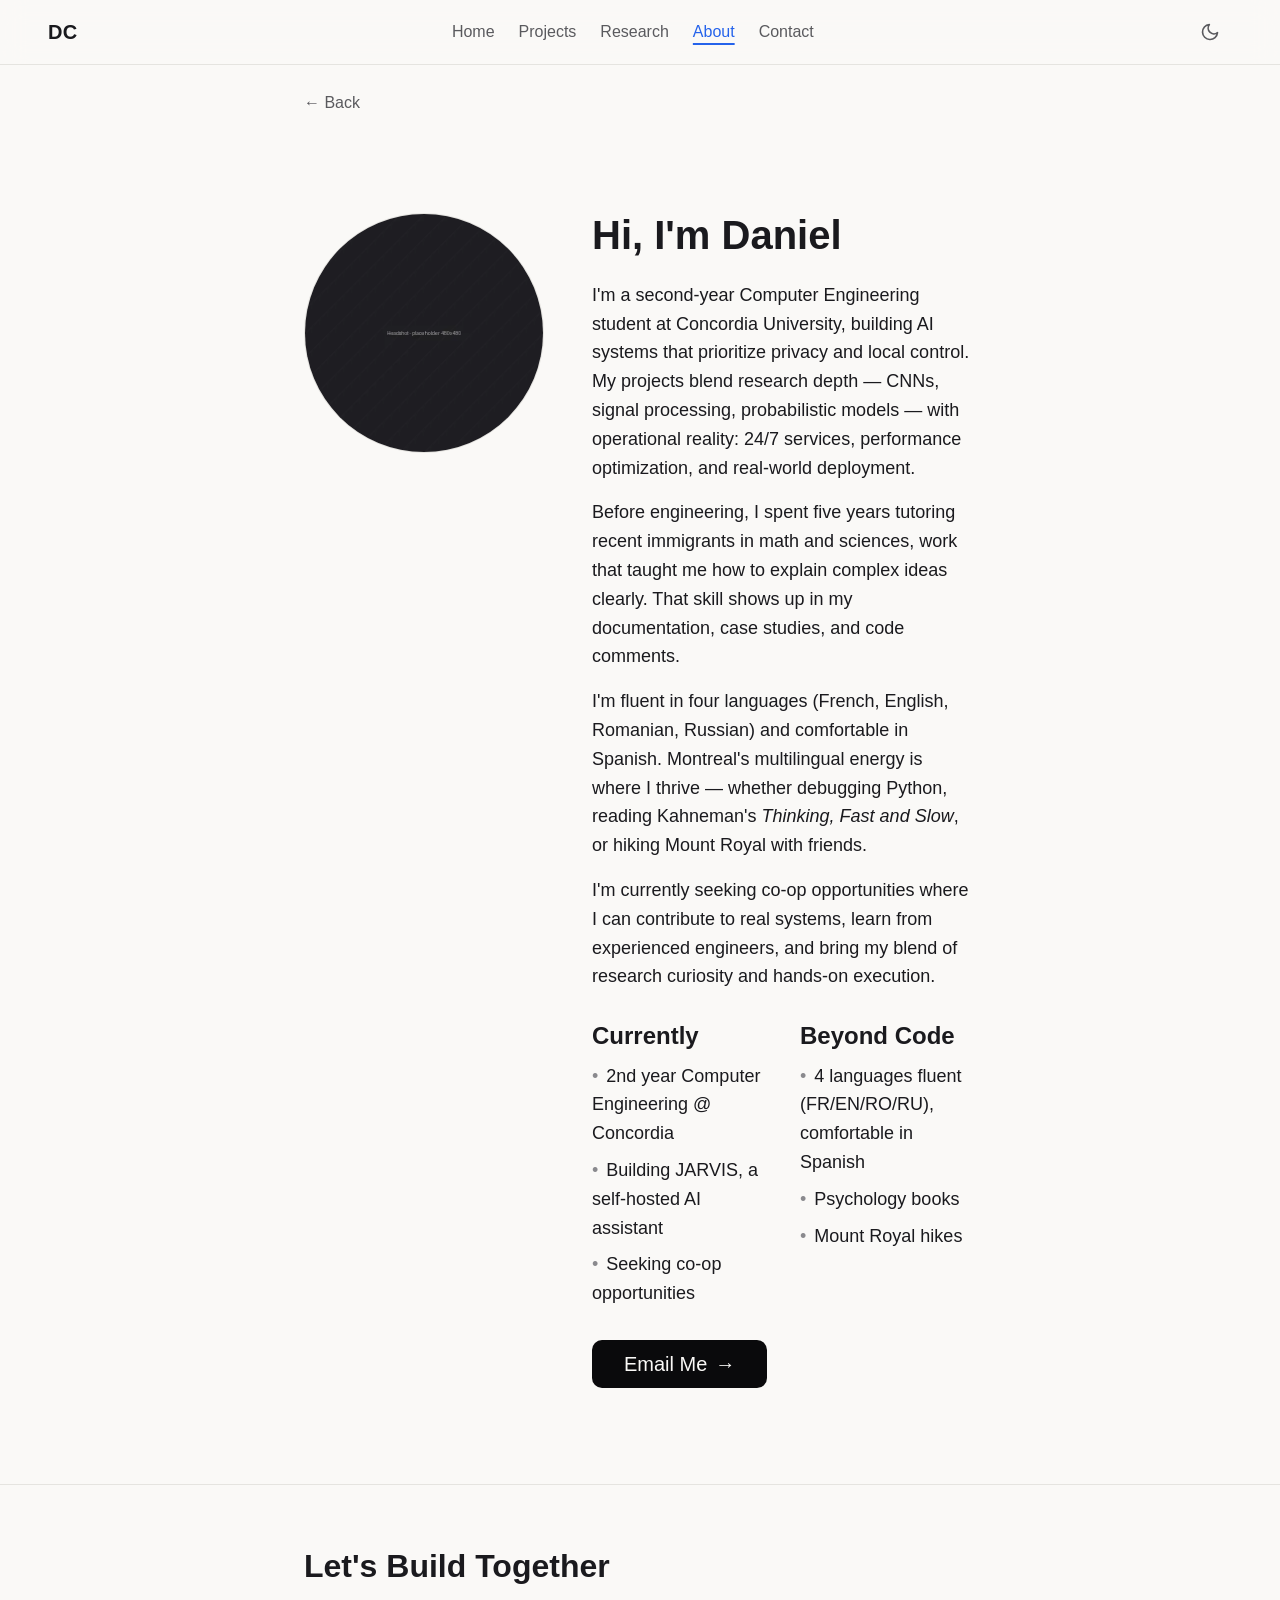
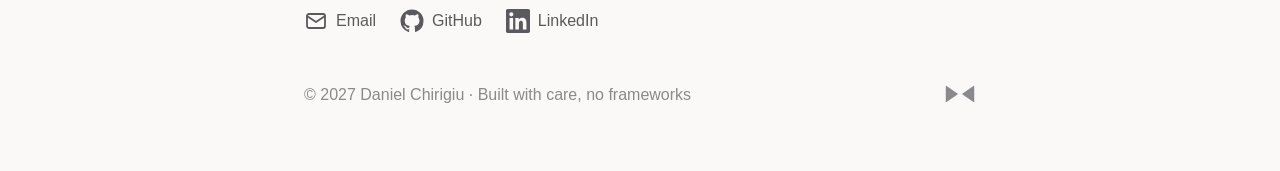
==== about.html @ 8e3b5bbf "Phase 6: Case study pages — jarvis, research, about, contact - jarvis.html per spec 2.2: poster+cont" ====
<!DOCTYPE html>
<html lang="en">
<head>
  <meta charset="UTF-8">
  <meta name="viewport" content="width=device-width, initial-scale=1">
  <title>About — Daniel Chirigiu</title>
  <meta name="description" content="Computer Engineering student at Concordia building privacy-first AI systems. Tutor-turned-engineer, fluent in four languages, based in Montreal.">
  <link rel="canonical" href="https://danielchirigiu.dev/about.html">
  <meta name="color-scheme" content="dark light">
  <meta name="theme-color" content="#0a0a0c" media="(prefers-color-scheme: dark)">
  <meta name="theme-color" content="#faf9f7" media="(prefers-color-scheme: light)">
  <link rel="stylesheet" href="/styles.css">
  <script>
  document.documentElement.classList.add('js');
  try {
    var t = localStorage.getItem('theme');
    if (t !== 'light' && t !== 'dark') t = matchMedia('(prefers-color-scheme: light)').matches ? 'light' : 'dark';
    document.documentElement.dataset.theme = t;
  } catch (e) { document.documentElement.dataset.theme = 'dark'; }
  try {
    if (!sessionStorage.getItem('intro-seen') && !matchMedia('(prefers-reduced-motion: reduce)').matches) document.documentElement.classList.add('intro-play');
  } catch (e) {}
  </script>
  <script defer src="/script.js"></script>
</head>
<body>
  <a class="skip-link" href="#main">Skip to content</a>

  <header class="site-header">
    <div class="header-inner">
      <a class="brand" href="/" aria-label="Daniel Chirigiu — home">DC</a>
      <nav class="site-nav" aria-label="Primary">
        <ul class="nav-list" id="nav-list" role="list">
          <li><a href="/" >Home</a></li>
          <li><a href="/#projects" >Projects</a></li>
          <li><a href="/research.html" >Research</a></li>
          <li><a href="/about.html" aria-current="page">About</a></li>
          <li><a href="/contact.html" >Contact</a></li>
        </ul>
      </nav>
      <div class="header-actions">
        <button class="icon-btn theme-toggle" type="button" aria-label="Toggle color theme">
          <svg class="icon-sun" width="20" height="20" viewBox="0 0 24 24" fill="none" stroke="currentColor" stroke-width="2" stroke-linecap="round" aria-hidden="true">
            <circle cx="12" cy="12" r="4"/>
            <path d="M12 2v2m0 16v2M4.9 4.9l1.4 1.4m11.4 11.4 1.4 1.4M2 12h2m16 0h2M4.9 19.1l1.4-1.4M17.7 6.3l1.4-1.4"/>
          </svg>
          <svg class="icon-moon" width="20" height="20" viewBox="0 0 24 24" fill="none" stroke="currentColor" stroke-width="2" stroke-linecap="round" stroke-linejoin="round" aria-hidden="true">
            <path d="M21 12.8A9 9 0 1 1 11.2 3a7 7 0 0 0 9.8 9.8Z"/>
          </svg>
        </button>
        <button class="icon-btn menu-toggle" type="button" aria-expanded="false" aria-controls="nav-list" aria-label="Open menu">
          <svg width="20" height="20" viewBox="0 0 24 24" fill="none" stroke="currentColor" stroke-width="2" stroke-linecap="round" aria-hidden="true">
            <path d="M4 7h16M4 12h16M4 17h16"/>
          </svg>
        </button>
      </div>
    </div>
  </header>
  <div class="nav-backdrop" hidden></div>

  <main id="main">

    <nav class="breadcrumb container" aria-label="Breadcrumb">
      <a href="/">← Back</a>
    </nav>

    <section class="section container container-md about-layout" aria-labelledby="about-title">
      <img class="headshot" src="/assets/images/headshot.webp" alt="Portrait of Daniel Chirigiu" width="480" height="480" decoding="async">
      <div>
        <h1 id="about-title">Hi, I'm Daniel</h1>
        <div class="prose">
          <p>I'm a second-year Computer Engineering student at Concordia University, building AI systems that prioritize privacy and local control. My projects blend research depth — CNNs, signal processing, probabilistic models — with operational reality: 24/7 services, performance optimization, and real-world deployment.</p>
          <p>Before engineering, I spent five years tutoring recent immigrants in math and sciences, work that taught me how to explain complex ideas clearly. That skill shows up in my documentation, case studies, and code comments.</p>
          <p>I'm fluent in four languages (French, English, Romanian, Russian) and comfortable in Spanish. Montreal's multilingual energy is where I thrive — whether debugging Python, reading Kahneman's <em>Thinking, Fast and Slow</em>, or hiking Mount Royal with friends.</p>
          <p>I'm currently seeking co-op opportunities where I can contribute to real systems, learn from experienced engineers, and bring my blend of research curiosity and hands-on execution.</p>
        </div>
        <div class="about-columns">
          <div>
            <h2>Currently</h2>
            <ul role="list">
              <li>2nd year Computer Engineering @ Concordia</li>
              <li>Building JARVIS, a self-hosted AI assistant</li>
              <li>Seeking co-op opportunities</li>
            </ul>
          </div>
          <div>
            <h2>Beyond Code</h2>
            <ul role="list">
              <li>4 languages fluent (FR/EN/RO/RU), comfortable in Spanish</li>
              <li>Psychology books</li>
              <li>Mount Royal hikes</li>
            </ul>
          </div>
        </div>
        <a class="btn btn-primary" href="/contact.html">Email Me <span aria-hidden="true">→</span></a>
      </div>
    </section>

  </main>

  <footer class="site-footer">
    <div class="container">
      <h2 class="footer-cta">Let's Build Together</h2>
      <div class="footer-social">
        <a href="mailto:DanielChirigiu@gmail.com">
          <svg viewBox="0 0 24 24" fill="none" stroke="currentColor" stroke-width="1.8" stroke-linecap="round" stroke-linejoin="round" aria-hidden="true"><rect x="3" y="5" width="18" height="14" rx="2"/><path d="m3 7 9 6 9-6"/></svg>
          Email
        </a>
        <a href="https://github.com/danielchirigiu" rel="noopener noreferrer">
          <svg viewBox="0 0 24 24" fill="currentColor" aria-hidden="true"><path d="M12 .5A11.5 11.5 0 0 0 .5 12a11.5 11.5 0 0 0 7.86 10.92c.58.1.79-.25.79-.56v-2c-3.2.7-3.87-1.54-3.87-1.54-.53-1.33-1.28-1.69-1.28-1.69-1.05-.72.08-.7.08-.7 1.16.08 1.77 1.19 1.77 1.19 1.03 1.77 2.7 1.26 3.36.96.1-.75.4-1.26.73-1.55-2.55-.29-5.23-1.28-5.23-5.68 0-1.26.45-2.28 1.19-3.09-.12-.29-.52-1.46.11-3.05 0 0 .97-.31 3.18 1.18a11 11 0 0 1 5.8 0c2.2-1.49 3.17-1.18 3.17-1.18.63 1.59.23 2.76.11 3.05.74.81 1.19 1.83 1.19 3.09 0 4.41-2.69 5.38-5.25 5.66.41.36.78 1.06.78 2.14v3.17c0 .31.2.67.8.56A11.5 11.5 0 0 0 23.5 12 11.5 11.5 0 0 0 12 .5Z"/></svg>
          GitHub
        </a>
        <a href="https://www.linkedin.com/in/daniel-chirigiu" rel="noopener noreferrer">
          <svg viewBox="0 0 24 24" fill="currentColor" aria-hidden="true"><path d="M20.45 20.45h-3.55v-5.57c0-1.33-.03-3.04-1.85-3.04-1.86 0-2.14 1.45-2.14 2.94v5.67H9.35V9h3.41v1.56h.05a3.74 3.74 0 0 1 3.37-1.85c3.6 0 4.27 2.37 4.27 5.46v6.28ZM5.34 7.43a2.06 2.06 0 1 1 0-4.13 2.06 2.06 0 0 1 0 4.13ZM7.12 20.45H3.55V9h3.57v11.45ZM22.22 0H1.77C.79 0 0 .77 0 1.72v20.55C0 23.23.79 24 1.77 24h20.45c.98 0 1.78-.77 1.78-1.73V1.72C24 .77 23.2 0 22.22 0Z"/></svg>
          LinkedIn
        </a>
      </div>
      <div class="footer-meta">
        <span>© 2027 Daniel Chirigiu · Built with care, no frameworks</span>
        <svg class="footer-mark" viewBox="0 0 64 40" fill="none" aria-hidden="true" focusable="false">
          <path d="M5 5.5 26 20 5 34.5Z" fill="currentColor" stroke="currentColor" stroke-width="3" stroke-linejoin="round"/>
          <path d="M59 5.5 38 20 59 34.5Z" fill="currentColor" stroke="currentColor" stroke-width="3" stroke-linejoin="round"/>
        </svg>
      </div>
    </div>
  </footer>

</body>
</html>
---- styles.css ----
/* ==========================================================================
   Daniel Chirigiu — Portfolio
   Plain CSS, no frameworks. Design tokens per design spec §I.
   ========================================================================== */

/* --------------------------------------------------------------------------
   1. Design tokens
   -------------------------------------------------------------------------- */

:root {
  /* Background hierarchy — dark theme (default) */
  --bg-primary:   #0a0a0c;
  --bg-elevated:  #1a1a1e;
  --bg-overlay:   #252529;
  --bg-subtle:    #14141a;

  /* Text hierarchy */
  --text-primary:   #e8e6e3;
  --text-secondary: #a8a29e;
  --text-tertiary:  #6e6a66;

  /* Accent & interactive */
  --accent-primary: #ffffff;
  --accent-hover:   #f0f0f0;
  --accent-focus:   #4a9eff;

  /* Semantic */
  --border-subtle: #2a2a2e;
  --border-strong: #3a3a3e;
  --success:       #6abf69;
  --error:         #e85c5c;

  /* Shadows (elevation) */
  --shadow-card:  0 8px 24px rgb(0 0 0 / 0.35);
  --shadow-cta:   0 4px 16px rgb(0 0 0 / 0.4);

  /* Type — system fonts only (spec §3.6: zero network cost) */
  --font-body: -apple-system, BlinkMacSystemFont, "Segoe UI",
               Roboto, "Helvetica Neue", Arial, sans-serif;
  --font-mono: ui-monospace, "Cascadia Mono", "SF Mono", Menlo,
               "Consolas", "Liberation Mono", monospace;

  /* Fluid type scale, 1.25 ratio (spec §1.2) */
  --text-xs:  clamp(0.75rem,  0.7rem + 0.25vw,  0.875rem);
  --text-sm:  clamp(0.875rem, 0.8rem + 0.375vw, 1rem);
  --text-base: clamp(1rem,    0.95rem + 0.5vw,  1.125rem);
  --text-lg:  clamp(1.125rem, 1rem + 0.625vw,   1.25rem);
  --text-xl:  clamp(1.25rem,  1.1rem + 0.75vw,  1.5rem);
  --text-2xl: clamp(1.5rem,   1.3rem + 1vw,     2rem);
  --text-3xl: clamp(2rem,     1.7rem + 1.5vw,   2.5rem);
  --text-4xl: clamp(2.5rem,   2rem + 2.5vw,     3.5rem);

  /* Line heights */
  --leading-tight: 1.1;
  --leading-body:  1.6;
  --leading-ui:    1.4;

  /* Spacing — 8px base grid (spec §1.3) */
  --space-0:  0;
  --space-1:  0.25rem;
  --space-2:  0.5rem;
  --space-3:  0.75rem;
  --space-4:  1rem;
  --space-5:  1.5rem;
  --space-6:  2rem;
  --space-8:  3rem;
  --space-10: 4rem;
  --space-12: 6rem;
  --space-16: 8rem;

  /* Container widths */
  --container-sm: 640px;
  --container-md: 768px;
  --container-lg: 1024px;
  --container-xl: 1280px;

  /* Page padding: 24px mobile → 48px desktop */
  --padding-page: clamp(1.5rem, 5vw, 3rem);

  /* Motion tokens — derived from hero sequence (spec §2.1):
     ease-spring for the bowtie reveal, ease-out for text slides,
     100ms stat stagger (spec §2.1 Quick Stats). Not tabulated in
     spec §I, so values are inferred from the sequence timings. */
  --dur-fast:   200ms;
  --dur-base:   300ms;
  --dur-slow:   500ms;
  --dur-reveal: 800ms;
  --ease-out:   cubic-bezier(0.22, 1, 0.36, 1);
  --ease-spring: cubic-bezier(0.34, 1.56, 0.64, 1);
  --stagger:    100ms;

  color-scheme: dark;
}

/* Light theme — calm off-white (spec §1.1) */
[data-theme="light"] {
  --bg-primary:   #faf9f7;
  --bg-elevated:  #ffffff;
  --bg-overlay:   #f5f4f2;
  --bg-subtle:    #efeee8;

  --text-primary:   #1a1a1e;
  --text-secondary: #5a5a5e;
  --text-tertiary:  #8a8a8e;

  --accent-primary: #0a0a0c;
  --accent-hover:   #2a2a2e;
  --accent-focus:   #2563eb;

  --border-subtle: #e5e4e0;
  --border-strong: #d5d4d0;
  --success:       #16a34a;
  --error:         #dc2626;

  --shadow-card: 0 8px 24px rgb(0 0 0 / 0.08);
  --shadow-cta:  0 4px 16px rgb(0 0 0 / 0.12);

  color-scheme: light;
}

/* --------------------------------------------------------------------------
   2. Reset
   -------------------------------------------------------------------------- */

*,
*::before,
*::after {
  box-sizing: border-box;
}

* {
  margin: 0;
}

html {
  -webkit-text-size-adjust: 100%;
  scroll-behavior: smooth;
}

body {
  min-height: 100svh;
  font-family: var(--font-body);
  font-size: var(--text-base);
  line-height: var(--leading-body);
  font-weight: 400;
  color: var(--text-primary);
  background-color: var(--bg-primary);
  -webkit-font-smoothing: antialiased;
  text-rendering: optimizeLegibility;
}

img,
picture,
svg,
video {
  display: block;
  max-width: 100%;
}

button,
input,
select,
textarea {
  font: inherit;
  color: inherit;
}

button {
  background: none;
  border: none;
  padding: 0;
  cursor: pointer;
}

a {
  color: inherit;
}

ul[role="list"],
ol[role="list"] {
  list-style: none;
  padding: 0;
}

h1, h2, h3, h4, h5, h6 {
  line-height: var(--leading-tight);
  font-weight: 600;
  overflow-wrap: break-word;
}

code, pre, kbd, samp {
  font-family: var(--font-mono);
}

/* Fixed-header anchor offset without JS */
[id] {
  scroll-margin-top: 5rem;
}

/* --------------------------------------------------------------------------
   3. Accessibility helpers
   -------------------------------------------------------------------------- */

:focus-visible {
  outline: 2px solid var(--accent-focus);
  outline-offset: 3px;
  border-radius: 2px;
}

.visually-hidden {
  position: absolute;
  width: 1px;
  height: 1px;
  padding: 0;
  margin: -1px;
  overflow: hidden;
  clip: rect(0 0 0 0);
  white-space: nowrap;
  border: 0;
}

.skip-link {
  position: absolute;
  top: var(--space-2);
  left: var(--space-2);
  z-index: 100;
  padding: var(--space-2) var(--space-4);
  background: var(--accent-primary);
  color: var(--bg-primary);
  border-radius: 6px;
  font-weight: 500;
  text-decoration: none;
  transform: translateY(-200%);
}

.skip-link:focus {
  transform: translateY(0);
}

/* --------------------------------------------------------------------------
   4. Layout primitives
   -------------------------------------------------------------------------- */

.container {
  width: 100%;
  max-width: var(--container-md);
  margin-inline: auto;
  padding-inline: var(--padding-page);
}

.container-lg {
  max-width: var(--container-lg);
}

.container-xl {
  max-width: var(--container-xl);
}

.section {
  padding-block: var(--space-12);
}

.section > .container > h2,
.section-head h2 {
  font-size: var(--text-2xl);
  margin-bottom: var(--space-8);
}

/* --------------------------------------------------------------------------
   5. Hero
   -------------------------------------------------------------------------- */

.hero {
  min-height: 100svh;
  display: flex;
  flex-direction: column;
  align-items: center;
  justify-content: center;
  text-align: center;
  padding: var(--space-12) var(--padding-page);
  gap: var(--space-5);
}

.hero-mark {
  width: 48px;
  height: auto;
  color: var(--accent-primary);
}

.hero-title {
  font-size: var(--text-4xl);
  font-weight: 700;
  letter-spacing: -0.02em;
}

.hero-subtitle {
  font-size: var(--text-lg);
  font-weight: 400;
  color: var(--text-secondary);
  text-transform: uppercase;
  letter-spacing: 0.05em;
  line-height: var(--leading-ui);
}

.hero-tagline {
  font-size: var(--text-xl);
  font-weight: 400;
  max-width: 24em;
  color: var(--text-primary);
  text-wrap: balance;
}

.hero-actions {
  display: flex;
  flex-wrap: wrap;
  justify-content: center;
  align-items: center;
  gap: var(--space-4);
  margin-top: var(--space-4);
}

/* --------------------------------------------------------------------------
   6. Buttons
   -------------------------------------------------------------------------- */

.btn {
  display: inline-flex;
  align-items: center;
  justify-content: center;
  gap: var(--space-2);
  min-height: 48px;
  padding: 0 var(--space-6);
  border-radius: 10px;
  text-decoration: none;
  font-weight: 500;
  line-height: var(--leading-ui);
  transition:
    transform var(--dur-fast) var(--ease-out),
    box-shadow var(--dur-fast) var(--ease-out),
    background-color var(--dur-fast) var(--ease-out),
    border-color var(--dur-fast) var(--ease-out),
    color var(--dur-fast) var(--ease-out);
}

.btn-primary {
  background: var(--accent-primary);
  color: var(--bg-primary);
  font-size: var(--text-lg);
}

.btn-primary:hover {
  background: var(--accent-hover);
  transform: scale(1.02);
  box-shadow: var(--shadow-cta);
}

.btn-primary:active {
  transform: scale(0.99);
}

.btn-ghost {
  border: 1px solid var(--border-strong);
  color: var(--text-primary);
  font-size: var(--text-base);
  background: transparent;
}

.btn-ghost:hover {
  border-color: var(--text-tertiary);
  background: var(--bg-elevated);
}

/* --------------------------------------------------------------------------
   7. Header & navigation
   -------------------------------------------------------------------------- */

.site-header {
  position: fixed;
  top: 0;
  left: 0;
  right: 0;
  z-index: 40;
  background: color-mix(in srgb, var(--bg-primary) 82%, transparent);
  -webkit-backdrop-filter: blur(12px);
  backdrop-filter: blur(12px);
  border-bottom: 1px solid var(--border-subtle);
}

.header-inner {
  max-width: var(--container-xl);
  margin-inline: auto;
  padding-inline: var(--padding-page);
  min-height: 64px;
  display: flex;
  align-items: center;
  justify-content: space-between;
  gap: var(--space-4);
}

.brand {
  font-weight: 700;
  font-size: var(--text-lg);
  letter-spacing: 0.02em;
  text-decoration: none;
  color: var(--text-primary);
}

.nav-list {
  display: flex;
  align-items: center;
  gap: var(--space-5);
  font-size: var(--text-sm);
  line-height: var(--leading-ui);
}

.nav-list a {
  text-decoration: none;
  color: var(--text-secondary);
  padding-block: var(--space-2);
  transition: color var(--dur-fast) var(--ease-out);
}

.nav-list a:hover {
  color: var(--text-primary);
}

.nav-list a[aria-current="page"] {
  color: var(--accent-focus);
  text-decoration: underline;
  text-underline-offset: 6px;
  text-decoration-thickness: 2px;
}

.header-actions {
  display: flex;
  align-items: center;
  gap: var(--space-2);
}

.icon-btn {
  display: inline-flex;
  align-items: center;
  justify-content: center;
  width: 44px;
  height: 44px;
  border-radius: 10px;
  color: var(--text-secondary);
  transition: color var(--dur-fast) var(--ease-out),
              background-color var(--dur-fast) var(--ease-out);
}

.icon-btn:hover {
  color: var(--text-primary);
  background: var(--bg-elevated);
}

/* Sun shows in dark mode (click → light); moon in light mode */
.theme-toggle .icon-moon {
  display: none;
}

[data-theme="light"] .theme-toggle .icon-sun {
  display: none;
}

[data-theme="light"] .theme-toggle .icon-moon {
  display: block;
}

.menu-toggle {
  display: none;
}

/* Mobile: nav list becomes a slide-in overlay (spec §2.6) */
.nav-backdrop {
  position: fixed;
  inset: 0;
  z-index: 30; /* below .site-header (40): menu + toggle stay above the backdrop */
  background: rgb(0 0 0 / 0.5);
  -webkit-backdrop-filter: blur(8px);
  backdrop-filter: blur(8px);
  opacity: 0;
  visibility: hidden;
  transition: opacity var(--dur-base) var(--ease-out),
              visibility var(--dur-base);
}

@media (max-width: 899px) {
  .menu-toggle {
    display: inline-flex;
  }

  .nav-list {
    position: fixed;
    top: 0;
    right: 0;
    z-index: 60;
    height: 100dvh;
    width: min(320px, 85vw);
    flex-direction: column;
    align-items: flex-start;
    gap: var(--space-5);
    padding: var(--space-12) var(--space-6) var(--space-6);
    background: var(--bg-overlay);
    border-left: 1px solid var(--border-subtle);
    box-shadow: var(--shadow-card);
    transform: translateX(105%);
    transition: transform var(--dur-base) var(--ease-out);
    font-size: var(--text-xl);
  }

  .nav-list a {
    color: var(--text-primary);
  }

  body.menu-open .nav-list {
    transform: none;
  }

  body.menu-open .nav-backdrop {
    opacity: 1;
    visibility: visible;
  }
}

/* No-JS fallback: hamburger hidden, nav links render inline */
html:not(.js) .menu-toggle,
html:not(.js) .nav-backdrop {
  display: none;
}

@media (max-width: 899px) {
  html:not(.js) .nav-list {
    position: static;
    transform: none;
    flex-direction: row;
    flex-wrap: wrap;
    height: auto;
    width: auto;
    padding: 0;
    background: none;
    border: 0;
    box-shadow: none;
    font-size: var(--text-sm);
    gap: var(--space-4);
  }
}

/* --------------------------------------------------------------------------
   8. Projects slider (structure now; interaction JS in Phase 3)
   -------------------------------------------------------------------------- */

.slider-region {
  position: relative;
}

.slider-track {
  display: flex;
  gap: var(--space-5);
  list-style: none;
  padding: var(--space-2) var(--padding-page) var(--space-6);
  margin-inline: calc(var(--padding-page) * -1);
  overflow-x: auto;
  scroll-snap-type: x mandatory;
  -webkit-overflow-scrolling: touch;
  scrollbar-width: none;
}

.slider-track::-webkit-scrollbar {
  display: none;
}

.slider-card {
  flex: 0 0 86%;
  scroll-snap-align: center;
  display: flex;
  flex-direction: column;
  background: var(--bg-elevated);
  border: 1px solid var(--border-subtle);
  border-radius: 16px;
  overflow: hidden;
  opacity: 0.6;
  transition: opacity var(--dur-base) var(--ease-out),
              transform var(--dur-base) var(--ease-out),
              border-color var(--dur-base) var(--ease-out);
}

.slider-card.centered {
  opacity: 1;
  border-color: var(--border-strong);
}

@media (min-width: 1024px) {
  .slider-card {
    flex-basis: 38%;
  }

  .slider-card.centered {
    transform: scale(1.05);
  }
}

.card-media img {
  width: 100%;
  aspect-ratio: 16 / 9;
  object-fit: cover;
  background: var(--bg-subtle);
}

.card-body {
  display: flex;
  flex-direction: column;
  gap: var(--space-3);
  padding: var(--space-5);
  flex: 1;
}

.card-title {
  font-size: var(--text-2xl);
}

.card-desc {
  color: var(--text-secondary);
}

.card-metrics {
  list-style: none;
  padding: 0;
  margin: 0;
  display: grid;
  gap: var(--space-1);
  font-size: var(--text-sm);
  color: var(--text-tertiary);
  line-height: var(--leading-ui);
}

.card-metrics li::before {
  content: "•";
  margin-inline-end: var(--space-2);
  color: var(--text-tertiary);
}

.card-link {
  margin-top: auto;
  padding-top: var(--space-2);
  color: var(--accent-focus);
  font-weight: 500;
  text-decoration: none;
}

.card-link:hover {
  text-decoration: underline;
  text-underline-offset: 4px;
}

.slider-controls {
  display: flex;
  align-items: center;
  justify-content: center;
  gap: var(--space-4);
  margin-top: var(--space-2);
}

.slider-arrow {
  display: none;
  width: 44px;
  height: 44px;
  border: 1px solid var(--border-strong);
  border-radius: 50%;
  color: var(--text-secondary);
  align-items: center;
  justify-content: center;
  transition: color var(--dur-fast) var(--ease-out),
              border-color var(--dur-fast) var(--ease-out),
              background-color var(--dur-fast) var(--ease-out);
}

.slider-arrow:hover {
  color: var(--text-primary);
  border-color: var(--text-tertiary);
  background: var(--bg-elevated);
}

@media (min-width: 768px) {
  .slider-arrow {
    display: inline-flex;
  }
}

.slider-dots {
  display: flex;
  justify-content: center;
  gap: var(--space-2);
  margin-top: var(--space-4);
  padding: 0;
}

.slider-dot {
  width: 44px;
  height: 44px;
  display: inline-flex;
  align-items: center;
  justify-content: center;
  border-radius: 50%;
}

.slider-dot::before {
  content: "";
  width: 8px;
  height: 8px;
  border-radius: 50%;
  background: var(--border-strong);
  transition: background-color var(--dur-fast) var(--ease-out),
              transform var(--dur-fast) var(--ease-out);
}

.slider-dot[aria-current="true"]::before {
  background: var(--accent-primary);
  transform: scale(1.25);
}

@media (min-width: 768px) {
  .slider-dots,
  .slider-hint {
    display: none;
  }
}

.slider-hint {
  margin-top: var(--space-2);
  text-align: center;
  font-size: var(--text-xs);
  color: var(--text-tertiary);
}

/* --------------------------------------------------------------------------
   9. Quick stats
   -------------------------------------------------------------------------- */

.stats-grid {
  display: grid;
  grid-template-columns: repeat(2, 1fr);
  gap: var(--space-4);
}

.stat {
  background: var(--bg-elevated);
  border: 1px solid var(--border-subtle);
  border-radius: 12px;
  padding: var(--space-5);
  text-align: center;
  display: grid;
  gap: var(--space-1);
  align-content: center;
}

.stat-value {
  font-size: var(--text-3xl);
  font-weight: 600;
  line-height: var(--leading-tight);
}

.stat-label {
  font-size: var(--text-sm);
  color: var(--text-secondary);
  line-height: var(--leading-ui);
}

@media (min-width: 768px) {
  .stats-grid {
    grid-template-columns: repeat(3, 1fr);
  }
}

@media (min-width: 1024px) {
  .stats-grid {
    grid-template-columns: repeat(6, 1fr);
  }
}

/* Scroll reveal — hidden state only when JS is present */
html.js [data-reveal] {
  opacity: 0;
  transform: translateY(16px);
  transition: opacity var(--dur-slow) var(--ease-out),
              transform var(--dur-slow) var(--ease-out);
}

html.js [data-reveal].in-view {
  opacity: 1;
  transform: none;
}

/* --------------------------------------------------------------------------
   10. Footer
   -------------------------------------------------------------------------- */

.site-footer {
  border-top: 1px solid var(--border-subtle);
  padding-block: var(--space-10);
}

.footer-cta {
  font-size: var(--text-2xl);
  margin-bottom: var(--space-5);
}

.footer-social {
  display: flex;
  flex-wrap: wrap;
  gap: var(--space-5);
  margin-bottom: var(--space-8);
}

.footer-social a {
  display: inline-flex;
  align-items: center;
  gap: var(--space-2);
  color: var(--text-secondary);
  text-decoration: none;
  font-size: var(--text-sm);
  transition: color var(--dur-fast) var(--ease-out);
}

.footer-social a:hover {
  color: var(--accent-focus);
}

.footer-social svg {
  width: 24px;
  height: 24px;
}

.footer-meta {
  display: flex;
  flex-wrap: wrap;
  align-items: center;
  gap: var(--space-4);
  font-size: var(--text-sm);
  color: var(--text-tertiary);
}

.footer-meta .footer-mark {
  width: 32px;
  height: auto;
  color: var(--text-tertiary);
  margin-inline-start: auto;
}

/* --------------------------------------------------------------------------
   10b. Hero intro sequence (spec §2.1 timeline, §3.2 skip logic)
        Plays only when <html> has .intro-play (first visit of the
        session, motion allowed). Without JS: static, always visible.
   -------------------------------------------------------------------------- */

@keyframes hero-fade {
  from { opacity: 0; }
  to   { opacity: 1; }
}

@keyframes hero-rise {
  from { opacity: 0; transform: translateY(14px); }
  to   { opacity: 1; transform: none; }
}

html.intro-play .hero-mark {
  opacity: 0;
  animation: hero-fade var(--dur-reveal) var(--ease-spring) 300ms both;
}

html.intro-play .hero-title {
  animation: hero-rise var(--dur-slow) var(--ease-out) 500ms both;
}

html.intro-play .hero-subtitle {
  animation: hero-fade var(--dur-base) var(--ease-out) 700ms both;
}

html.intro-play .hero-tagline {
  animation: hero-fade var(--dur-base) var(--ease-out) 900ms both;
}

html.intro-play .hero-actions {
  animation: hero-fade var(--dur-fast) var(--ease-out) 1100ms both;
}

/* --------------------------------------------------------------------------
   10c. Case study & content pages (spec §2.2–2.5)
   -------------------------------------------------------------------------- */

.breadcrumb {
  padding-top: calc(64px + var(--space-5));
}

.breadcrumb a {
  color: var(--text-secondary);
  text-decoration: none;
  font-size: var(--text-sm);
}

.breadcrumb a:hover {
  color: var(--text-primary);
  text-decoration: underline;
  text-underline-offset: 4px;
}

.page-hero {
  padding-block: var(--space-6) 0;
}

.page-hero h1 {
  font-size: var(--text-4xl);
  font-weight: 700;
  letter-spacing: -0.02em;
}

.page-lede {
  margin-top: var(--space-3);
  font-size: var(--text-xl);
  color: var(--text-secondary);
  max-width: 36em;
}

.prose {
  display: grid;
  gap: var(--space-4);
  max-width: 46em;
}

.prose ul {
  list-style: none;
  padding: 0;
  display: grid;
  gap: var(--space-2);
}

.prose ul li::before {
  content: "•";
  color: var(--text-tertiary);
  margin-inline-end: var(--space-2);
}

.prose strong {
  font-weight: 600;
}

/* Video player */
.video-frame {
  margin: var(--space-6) 0 0;
}

.video-frame video {
  width: 100%;
  height: auto;
  aspect-ratio: 16 / 9;
  background: var(--bg-subtle);
  border: 1px solid var(--border-subtle);
  border-radius: 16px;
}

.video-frame figcaption {
  margin-top: var(--space-2);
  font-size: var(--text-sm);
  color: var(--text-tertiary);
}

/* Metrics grid (Impact) */
.metrics-grid {
  display: grid;
  grid-template-columns: repeat(2, 1fr);
  gap: var(--space-4);
  margin-top: var(--space-6);
}

.metric {
  background: var(--bg-elevated);
  border: 1px solid var(--border-subtle);
  border-radius: 12px;
  padding: var(--space-5);
  display: grid;
  gap: var(--space-1);
  align-content: center;
  text-align: center;
}

.metric-value {
  font-size: var(--text-3xl);
  font-weight: 600;
  line-height: var(--leading-tight);
}

.metric-label {
  font-size: var(--text-sm);
  color: var(--text-secondary);
  line-height: var(--leading-ui);
}

@media (min-width: 768px) {
  .metrics-grid {
    grid-template-columns: repeat(4, 1fr);
  }
}

/* Features + screenshots */
.feature-list {
  list-style: none;
  padding: 0;
  display: grid;
  gap: var(--space-2);
  max-width: 46em;
}

.feature-list li::before {
  content: "•";
  color: var(--text-tertiary);
  margin-inline-end: var(--space-2);
}

.screenshot-grid {
  display: grid;
  grid-template-columns: 1fr;
  gap: var(--space-5);
  margin-top: var(--space-6);
}

.screenshot-grid img {
  width: 100%;
  height: auto;
  border: 1px solid var(--border-subtle);
  border-radius: 12px;
  background: var(--bg-subtle);
}

.screenshot-grid figcaption,
.research-figure figcaption {
  margin-top: var(--space-2);
  font-size: var(--text-sm);
  color: var(--text-tertiary);
}

@media (min-width: 768px) {
  .screenshot-grid {
    grid-template-columns: repeat(3, 1fr);
  }
}

/* Architecture diagram + stack */
.arch-wrap {
  position: relative;
  margin-top: var(--space-2);
}

.arch {
  background: var(--bg-subtle);
  border: 1px solid var(--border-subtle);
  border-radius: 12px;
  padding: var(--space-5);
  overflow-x: auto;
  font-size: var(--text-sm);
  line-height: 1.45;
}

.arch-wrap .copy-btn {
  position: absolute;
  top: var(--space-2);
  right: var(--space-2);
  min-height: 36px;
  padding: 0 var(--space-3);
  font-size: var(--text-xs);
  background: var(--bg-elevated);
}

.stack-grid {
  display: grid;
  grid-template-columns: 1fr;
  gap: var(--space-6);
  margin-top: var(--space-6);
}

.stack-grid h3 {
  font-size: var(--text-base);
  color: var(--text-secondary);
  text-transform: uppercase;
  letter-spacing: 0.05em;
  margin-bottom: var(--space-3);
}

.stack-grid ul {
  list-style: none;
  padding: 0;
  display: grid;
  gap: var(--space-1);
  font-size: var(--text-sm);
  line-height: var(--leading-ui);
}

@media (min-width: 768px) {
  .stack-grid {
    grid-template-columns: repeat(2, 1fr);
  }
}

@media (min-width: 1024px) {
  .stack-grid {
    grid-template-columns: repeat(4, 1fr);
  }
}

/* Performance bars */
.perf-bars {
  display: grid;
  gap: var(--space-6);
  max-width: 46em;
}

.perf-metric h3 {
  font-size: var(--text-base);
  margin-bottom: var(--space-3);
}

.perf-row {
  display: grid;
  grid-template-columns: 4.5em 1fr 4em;
  align-items: center;
  gap: var(--space-3);
  margin-bottom: var(--space-2);
}

.perf-label {
  font-size: var(--text-sm);
  color: var(--text-tertiary);
}

.perf-bar {
  display: block;
  height: 12px;
  border-radius: 6px;
  width: var(--w);
  min-width: 12px;
  background: var(--border-strong);
}

.perf-after {
  background: var(--success);
}

.perf-value {
  font-size: var(--text-sm);
  font-variant-numeric: tabular-nums;
  color: var(--text-secondary);
}

.perf-note {
  margin-top: var(--space-4);
  font-size: var(--text-xs);
  color: var(--text-tertiary);
}

.next-project {
  margin-top: var(--space-8);
}

/* Research page */
.research-item {
  border-top: 1px solid var(--border-subtle);
}

.research-item h2 {
  font-size: var(--text-2xl);
}

.research-impact {
  margin-top: var(--space-2);
  font-size: var(--text-lg);
  color: var(--text-secondary);
}

.research-figure {
  margin: var(--space-6) 0 0;
}

.research-figure img {
  width: 100%;
  max-width: 720px;
  height: auto;
  border: 1px solid var(--border-subtle);
  border-radius: 12px;
  background: var(--bg-subtle);
}

.research-links {
  display: flex;
  gap: var(--space-5);
  margin-top: var(--space-5);
}

/* About page */
.about-layout {
  display: grid;
  grid-template-columns: 1fr;
  gap: var(--space-8);
  justify-items: center;
  text-align: left;
}

.headshot {
  width: 200px;
  height: 200px;
  border-radius: 50%;
  object-fit: cover;
  border: 1px solid var(--border-subtle);
}

.about-layout h1 {
  font-size: var(--text-3xl);
  margin-bottom: var(--space-5);
}

.about-columns {
  display: grid;
  grid-template-columns: 1fr;
  gap: var(--space-6);
  margin-block: var(--space-6);
}

.about-columns h2 {
  font-size: var(--text-xl);
  margin-bottom: var(--space-3);
}

.about-columns ul {
  list-style: none;
  padding: 0;
  display: grid;
  gap: var(--space-2);
}

.about-columns li::before {
  content: "•";
  color: var(--text-tertiary);
  margin-inline-end: var(--space-2);
}

@media (min-width: 768px) {
  .about-layout {
    grid-template-columns: 240px 1fr;
    justify-items: start;
    align-items: start;
  }

  .headshot {
    width: 240px;
    height: 240px;
  }

  .about-columns {
    grid-template-columns: repeat(2, 1fr);
  }
}

/* Contact page */
.contact-cards {
  display: grid;
  grid-template-columns: 1fr;
  gap: var(--space-4);
  margin-top: var(--space-8);
}

.contact-card {
  background: var(--bg-elevated);
  border: 1px solid var(--border-subtle);
  border-radius: 12px;
  padding: var(--space-6);
  transition: border-color var(--dur-fast) var(--ease-out),
              transform var(--dur-fast) var(--ease-out),
              box-shadow var(--dur-fast) var(--ease-out);
}

.contact-card:hover {
  border-color: var(--border-strong);
  transform: translateY(-2px);
  box-shadow: var(--shadow-card);
}

.contact-card h2 {
  font-size: var(--text-base);
  color: var(--text-secondary);
  text-transform: uppercase;
  letter-spacing: 0.05em;
}

.contact-value {
  margin-top: var(--space-2);
  font-size: var(--text-lg);
  font-weight: 500;
  overflow-wrap: anywhere;
}

.contact-actions {
  display: flex;
  align-items: center;
  gap: var(--space-4);
  margin-top: var(--space-4);
}

@media (min-width: 768px) {
  .contact-cards {
    grid-template-columns: repeat(3, 1fr);
  }
}

.response-note {
  margin-top: var(--space-6);
  font-size: var(--text-sm);
  color: var(--text-tertiary);
}

/* Toast (copy confirmation) */
.toast {
  position: fixed;
  left: 50%;
  bottom: var(--space-6);
  transform: translateX(-50%);
  z-index: 70;
  background: var(--bg-overlay);
  border: 1px solid var(--border-strong);
  color: var(--text-primary);
  font-size: var(--text-sm);
  padding: var(--space-3) var(--space-5);
  border-radius: 10px;
  box-shadow: var(--shadow-card);
  opacity: 0;
  visibility: hidden;
  transition: opacity var(--dur-fast) var(--ease-out),
              visibility var(--dur-fast);
}

.toast.visible {
  opacity: 1;
  visibility: visible;
}

.toast.success {
  border-color: var(--success);
}

.toast.error {
  border-color: var(--error);
}

/* Back to top (jarvis page, spec §2.2 mobile behavior) */
.back-to-top {
  position: fixed;
  right: var(--space-4);
  bottom: var(--space-4);
  z-index: 45;
  width: 44px;
  height: 44px;
  display: inline-flex;
  align-items: center;
  justify-content: center;
  border-radius: 50%;
  background: var(--bg-elevated);
  border: 1px solid var(--border-strong);
  color: var(--text-secondary);
  box-shadow: var(--shadow-card);
  opacity: 0;
  visibility: hidden;
  transition: opacity var(--dur-fast) var(--ease-out),
              visibility var(--dur-fast),
              color var(--dur-fast) var(--ease-out);
}

.back-to-top.visible {
  opacity: 1;
  visibility: visible;
}

.back-to-top:hover {
  color: var(--text-primary);
}

@media (min-width: 768px) {
  .back-to-top {
    display: none; /* spec: mobile behavior */
  }
}

/* --------------------------------------------------------------------------
   11. Global reduced motion (spec: full support)
   -------------------------------------------------------------------------- */

@media (prefers-reduced-motion: reduce) {
  html {
    scroll-behavior: auto;
  }

  *,
  *::before,
  *::after {
    animation-duration: 0.01ms !important;
    animation-iteration-count: 1 !important;
    transition-duration: 0.01ms !important;
    scroll-behavior: auto !important;
  }
}
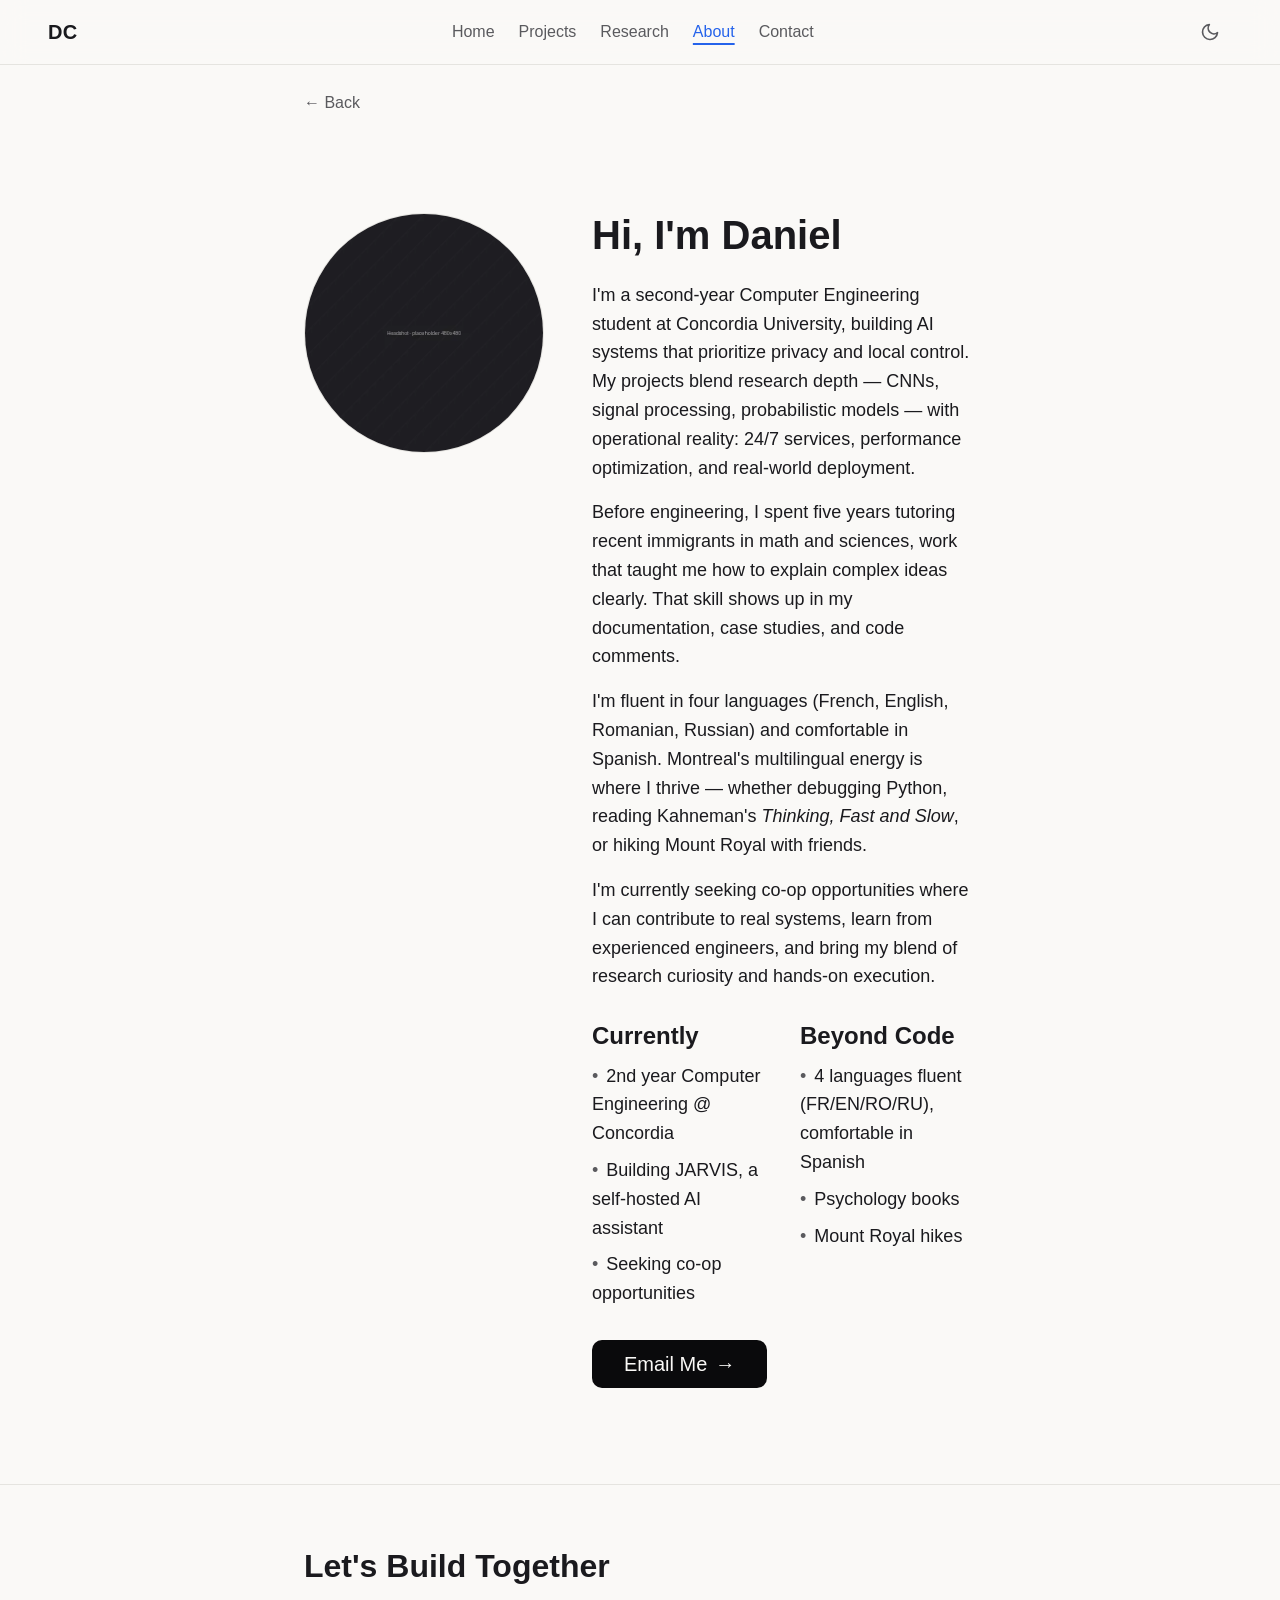
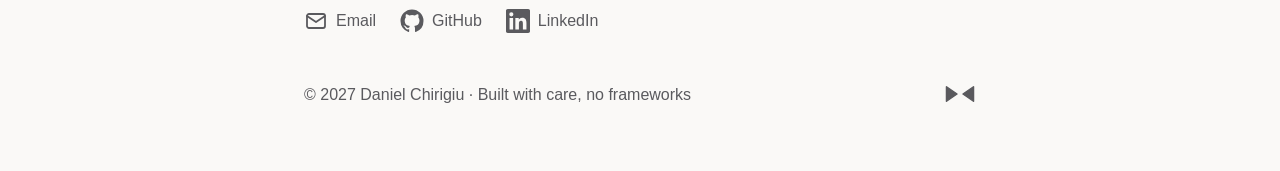
==== commit 14f7fd12: "Phase 7: Performance optimization + audit fixes - sw.js per spec 3.5: network-first HTML/CSS/JS, cac" ====
--- a/about.html
+++ b/about.html
@@ -9,6 +9,8 @@
   <meta name="color-scheme" content="dark light">
   <meta name="theme-color" content="#0a0a0c" media="(prefers-color-scheme: dark)">
   <meta name="theme-color" content="#faf9f7" media="(prefers-color-scheme: light)">
+  <link rel="icon" href="/assets/icons/favicon.svg" type="image/svg+xml">
+  <link rel="apple-touch-icon" href="/assets/icons/apple-touch-icon.png">
   <link rel="stylesheet" href="/styles.css">
   <script>
   document.documentElement.classList.add('js');
@@ -28,7 +30,7 @@
 
   <header class="site-header">
     <div class="header-inner">
-      <a class="brand" href="/" aria-label="Daniel Chirigiu — home">DC</a>
+      <a class="brand" href="/" aria-label="DC — Daniel Chirigiu home">DC</a>
       <nav class="site-nav" aria-label="Primary">
         <ul class="nav-list" id="nav-list" role="list">
           <li><a href="/" >Home</a></li>
--- a/styles.css
+++ b/styles.css
@@ -18,6 +18,9 @@
   --text-primary:   #e8e6e3;
   --text-secondary: #a8a29e;
   --text-tertiary:  #6e6a66;
+  /* Small meta text: needs 4.5:1 on --bg-primary in BOTH themes,
+     so it maps to a AA-safe shade (tertiary fails contrast audits) */
+  --text-meta:      #a8a29e;
 
   /* Accent & interactive */
   --accent-primary: #ffffff;
@@ -102,6 +105,7 @@
   --text-primary:   #1a1a1e;
   --text-secondary: #5a5a5e;
   --text-tertiary:  #8a8a8e;
+  --text-meta:      #5a5a5e;
 
   --accent-primary: #0a0a0c;
   --accent-hover:   #2a2a2e;
@@ -630,14 +634,14 @@
   display: grid;
   gap: var(--space-1);
   font-size: var(--text-sm);
-  color: var(--text-tertiary);
+  color: var(--text-meta);
   line-height: var(--leading-ui);
 }
 
 .card-metrics li::before {
   content: "•";
   margin-inline-end: var(--space-2);
-  color: var(--text-tertiary);
+  color: var(--text-meta);
 }
 
 .card-link {
@@ -730,7 +734,7 @@
   margin-top: var(--space-2);
   text-align: center;
   font-size: var(--text-xs);
-  color: var(--text-tertiary);
+  color: var(--text-meta);
 }
 
 /* --------------------------------------------------------------------------
@@ -837,13 +841,13 @@
   align-items: center;
   gap: var(--space-4);
   font-size: var(--text-sm);
-  color: var(--text-tertiary);
+  color: var(--text-meta);
 }
 
 .footer-meta .footer-mark {
   width: 32px;
   height: auto;
-  color: var(--text-tertiary);
+  color: var(--text-meta);
   margin-inline-start: auto;
 }
 
@@ -936,7 +940,7 @@
 
 .prose ul li::before {
   content: "•";
-  color: var(--text-tertiary);
+  color: var(--text-meta);
   margin-inline-end: var(--space-2);
 }
 
@@ -961,7 +965,7 @@
 .video-frame figcaption {
   margin-top: var(--space-2);
   font-size: var(--text-sm);
-  color: var(--text-tertiary);
+  color: var(--text-meta);
 }
 
 /* Metrics grid (Impact) */
@@ -1012,7 +1016,7 @@
 
 .feature-list li::before {
   content: "•";
-  color: var(--text-tertiary);
+  color: var(--text-meta);
   margin-inline-end: var(--space-2);
 }
 
@@ -1035,7 +1039,7 @@
 .research-figure figcaption {
   margin-top: var(--space-2);
   font-size: var(--text-sm);
-  color: var(--text-tertiary);
+  color: var(--text-meta);
 }
 
 @media (min-width: 768px) {
@@ -1128,7 +1132,7 @@
 
 .perf-label {
   font-size: var(--text-sm);
-  color: var(--text-tertiary);
+  color: var(--text-meta);
 }
 
 .perf-bar {
@@ -1153,7 +1157,7 @@
 .perf-note {
   margin-top: var(--space-4);
   font-size: var(--text-xs);
-  color: var(--text-tertiary);
+  color: var(--text-meta);
 }
 
 .next-project {
@@ -1237,7 +1241,7 @@
 
 .about-columns li::before {
   content: "•";
-  color: var(--text-tertiary);
+  color: var(--text-meta);
   margin-inline-end: var(--space-2);
 }
 
@@ -1312,7 +1316,7 @@
 .response-note {
   margin-top: var(--space-6);
   font-size: var(--text-sm);
-  color: var(--text-tertiary);
+  color: var(--text-meta);
 }
 
 /* Toast (copy confirmation) */
